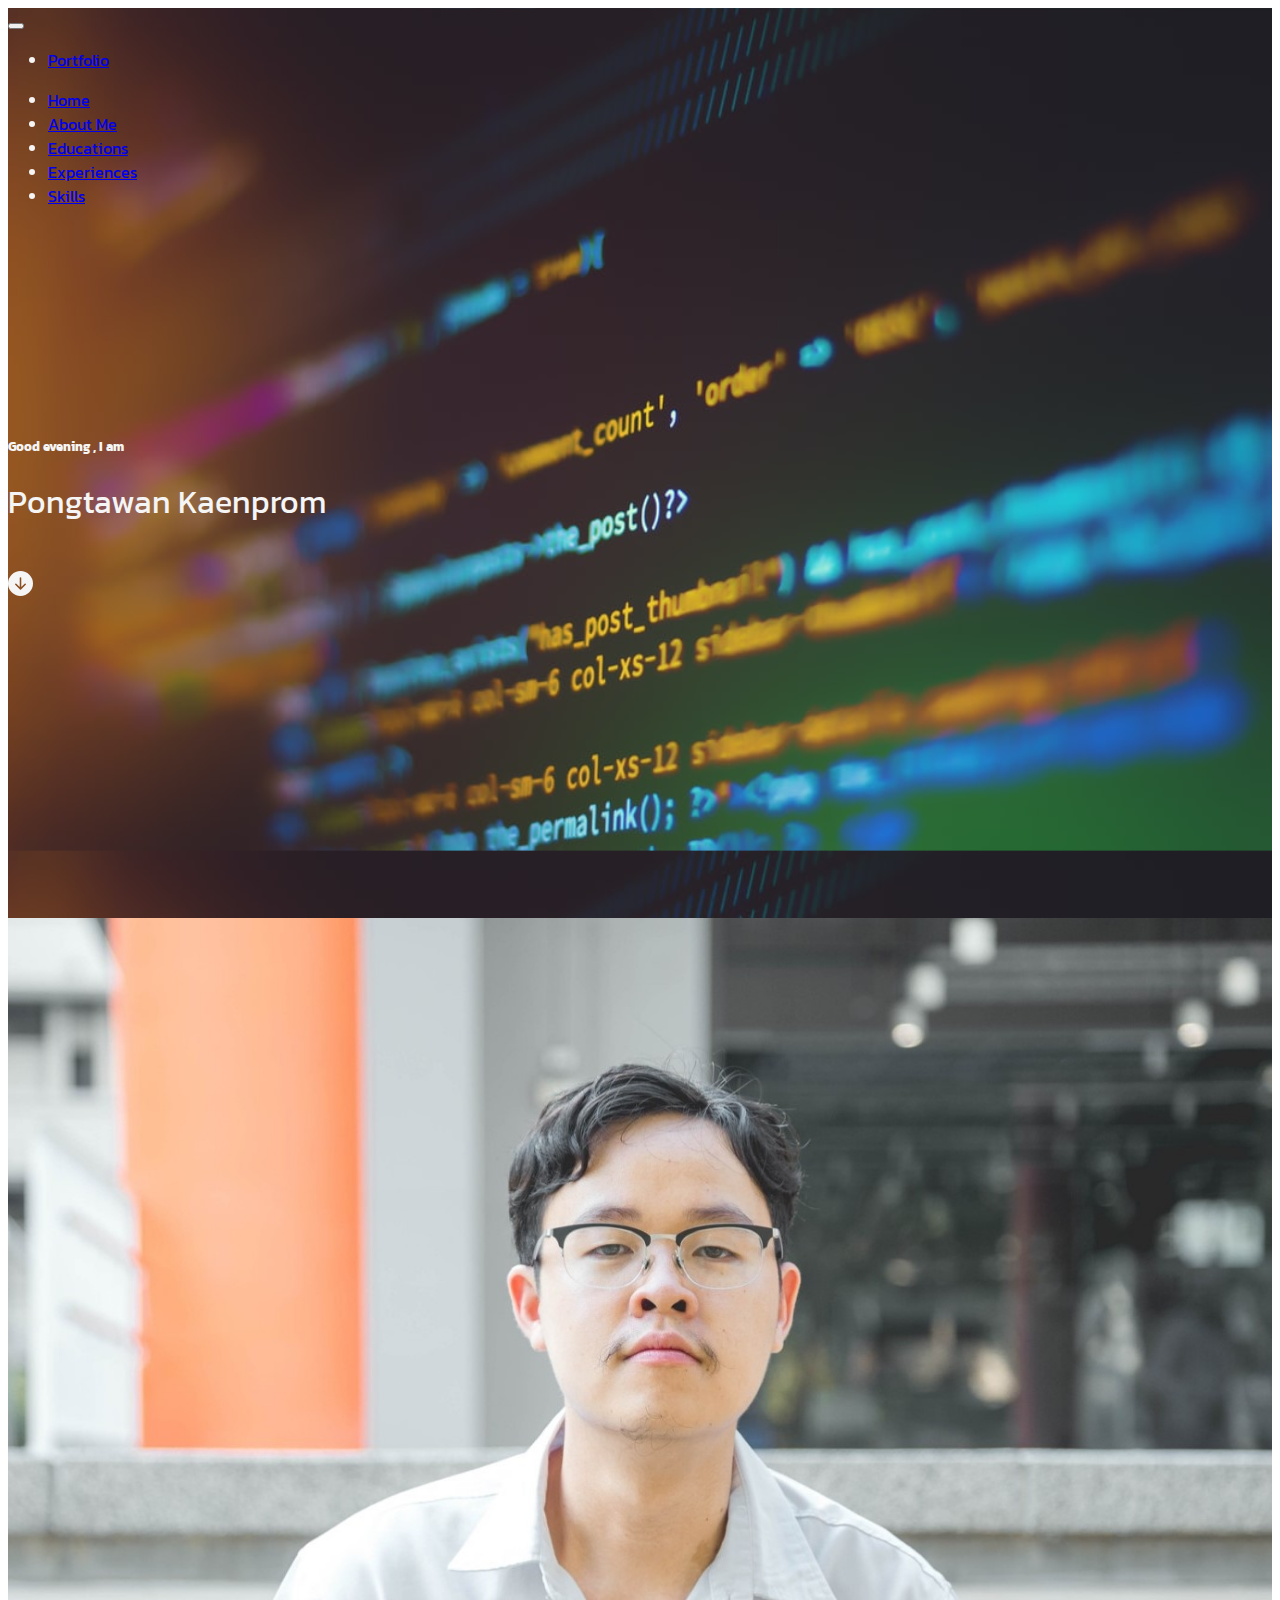
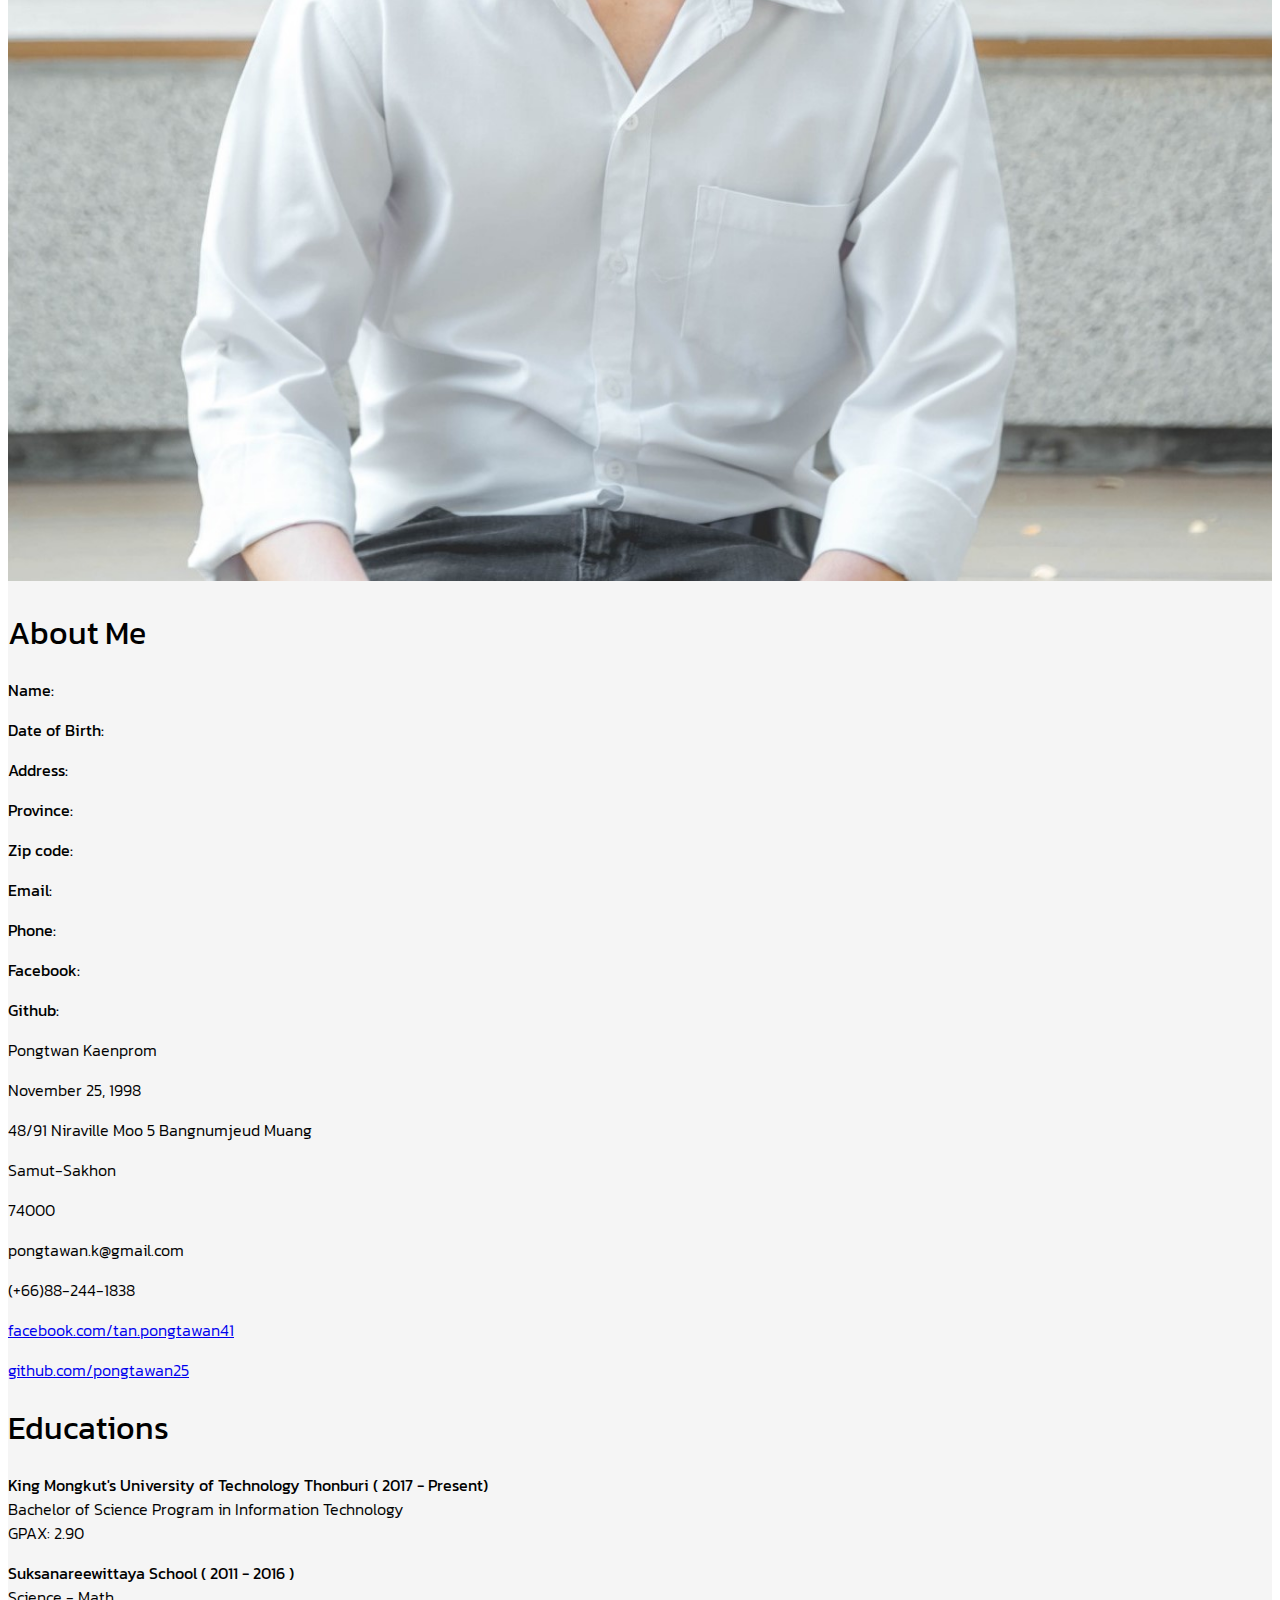
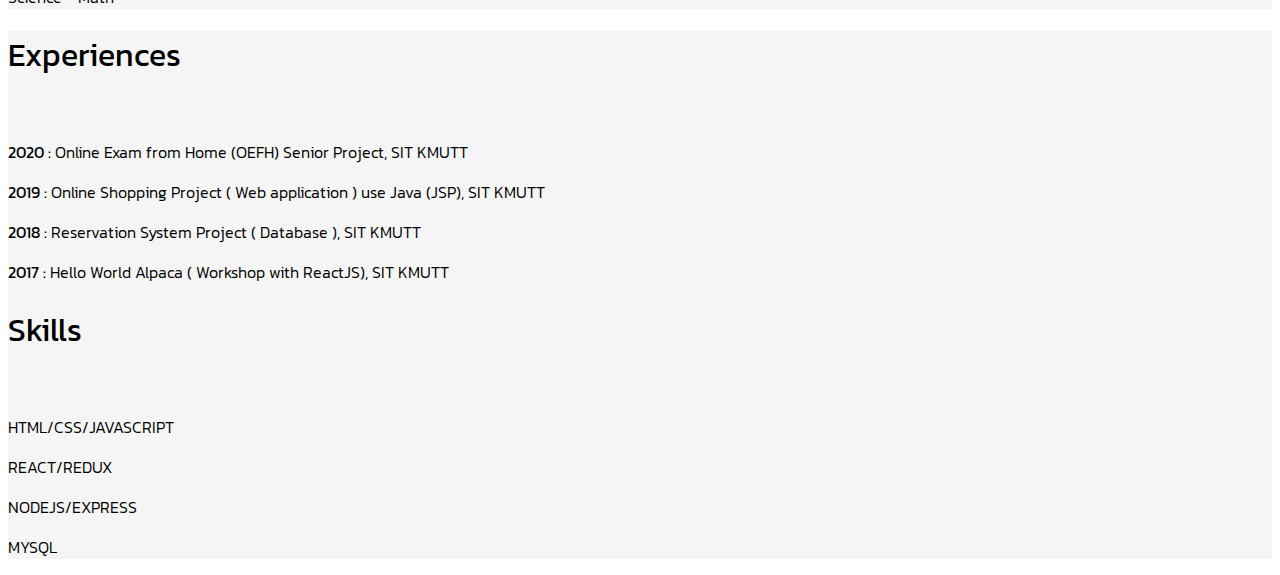
==== index.html @ c1f1f39b "init" ====
<!DOCTYPE html>
<html lang="en">
  <head>
    <meta charset="UTF-8" />
    <meta name="viewport" content="width=device-width, initial-scale=1.0" />
    <title>Portfolio - Pongtawan Kaenprom</title>
    <link
      href="https://cdn.jsdelivr.net/npm/bootstrap@5.0.0-beta1/dist/css/bootstrap.min.css"
      rel="stylesheet"
      integrity="sha384-giJF6kkoqNQ00vy+HMDP7azOuL0xtbfIcaT9wjKHr8RbDVddVHyTfAAsrekwKmP1"
      crossorigin="anonymous"
    />
    <link rel="preconnect" href="https://fonts.gstatic.com" />
    <link
      href="https://fonts.googleapis.com/css2?family=Kanit:wght@300;400&display=swap"
      rel="stylesheet"
    />
    <link
      rel="stylesheet"
      href="https://cdnjs.cloudflare.com/ajax/libs/animate.css/4.1.1/animate.min.css"
    />
    <link rel="stylesheet" href="./style.css" />
  </head>
  <body>
    <!-- Header -->
    <section class="header" id="head">
      <nav class="navbar navbar-expand-lg navbar-dark" id="navvvv">
        <div class="container-fluid">
          <button
            class="navbar-toggler"
            type="button"
            data-bs-toggle="collapse"
            data-bs-target="#navbarSupportedContent"
            aria-controls="navbarSupportedContent"
            aria-expanded="false"
            aria-label="Toggle navigation"
          >
            <span class="navbar-toggler-icon"></span>
          </button>
          <div class="collapse navbar-collapse" id="navbarSupportedContent">
            <ul class="navbar-nav me-auto mb-2 mb-lg-0">
              <li class="nav-item">
                <a class="nav-link active" aria-current="page" href="#head">
                  Portfolio
                </a>
              </li>
            </ul>
            <ul class="navbar-nav mb-2 mb-lg-0">
              <li class="nav-item">
                <a class="nav-link" aria-current="page" href="#head"> Home </a>
              </li>
              <li class="nav-item">
                <a class="nav-link" aria-current="page" href="#aboutme">
                  About Me
                </a>
              </li>
              <li class="nav-item">
                <a class="nav-link" aria-current="page" href="#educations"
                  >Educations</a
                >
              </li>
              <li class="nav-item">
                <a class="nav-link" aria-current="page" href="#experiences"
                  >Experiences</a
                >
              </li>
              <li class="nav-item">
                <a class="nav-link" aria-current="page" href="#skills"
                  >Skills</a
                >
              </li>
            </ul>
          </div>
        </div>
      </nav>

      <div class="header2">
        <div class="container animate__animated animate__fadeInDown">
          <div class="row text-center">
            <div class="col-3"></div>
            <div class="col-6">
              <h5 class="subtitle"><span id="ShakeHand"></span> , I am</h5>
              <h1 class="title">Pongtawan Kaenprom</h1>
              <br />
              <a href="/#aboutme" style="color: whitesmoke">
                <svg
                  xmlns="http://www.w3.org/2000/svg"
                  width="25"
                  height="25"
                  fill="currentColor"
                  class="bi bi-arrow-down-circle-fill"
                  viewBox="0 0 16 16"
                >
                  <path
                    d="M16 8A8 8 0 1 1 0 8a8 8 0 0 1 16 0zM8.5 4.5a.5.5 0 0 0-1 0v5.793L5.354 8.146a.5.5 0 1 0-.708.708l3 3a.5.5 0 0 0 .708 0l3-3a.5.5 0 0 0-.708-.708L8.5 10.293V4.5z"
                  />
                </svg>
              </a>
            </div>
            <div class="col-3"></div>
          </div>
        </div>
      </div>
    </section>

    <!-- About Me -->
    <section class="aboutme" id="aboutme">
      <div class="container py-5">
        <div class="row">
          <div class="col-lg-6 col-sm-12 text-end">
            <img src="./images/picpro.jpg" alt="coding" class="aboutmeImg" />
          </div>
          <div class="col-lg-6 col-sm-12">
            <div class="container mx-5 mt-6">
              <h1>About Me</h1>
              <div class="row pt-3">
                <div class="col-3">
                  <p><strong>Name: </strong></p>
                  <p><strong>Date of Birth: </strong></p>
                  <p><strong>Address: </strong></p>
                  <p><strong>Province: </strong></p>
                  <p><strong>Zip code: </strong></p>
                  <p><strong>Email: </strong></p>
                  <p><strong>Phone: </strong></p>
                  <p><strong>Facebook: </strong></p>
                  <p><strong>Github: </strong></p>
                </div>
                <div class="col-9">
                  <p>Pongtwan Kaenprom</p>
                  <p>November 25, 1998</p>
                  <p>48/91 Niraville Moo 5 Bangnumjeud Muang</p>
                  <p>Samut-Sakhon</p>
                  <p>74000</p>
                  <p>pongtawan.k@gmail.com</p>
                  <p>(+66)88-244-1838</p>
                  <p>
                    <a href="https://www.facebook.com/tan.pongtawan41"
                      >facebook.com/tan.pongtawan41</a
                    >
                  </p>
                  <p>
                    <a href="https://github.com/pongtawan25"
                      >github.com/pongtawan25</a
                    >
                  </p>
                </div>
              </div>

              <div class="row" id="educations">
                <h1>Educations</h1>
                <div class="col-12 mt-3">
                  <p>
                    <strong>
                      King Mongkut's University of Technology Thonburi ( 2017 -
                      Present)
                    </strong>
                    <br />
                    Bachelor of Science Program in Information Technology <br />
                    GPAX: 2.90
                  </p>
                  <p>
                    <strong> Suksanareewittaya School ( 2011 - 2016 ) </strong>
                    <br />
                    Science - Math
                  </p>
                </div>
              </div>
            </div>
          </div>
        </div>
      </div>
    </section>

    <!-- Experience -->
    <section class="experience">
      <div class="container pb-5">
        <div class="row">
          <div class="col-8">
            <div class="card" id="experiences" style="width: 100%">
              <div class="card-body">
                <h1 class="card-title">Experiences</h1>
                <br />
                <p>
                  <strong>2020 :</strong> Online Exam from Home (OEFH) Senior
                  Project, SIT KMUTT
                </p>
                <p>
                  <strong>2019 : </strong>
                  Online Shopping Project ( Web application ) use Java (JSP),
                  SIT KMUTT
                </p>
                <p>
                  <strong>2018 : </strong>
                  Reservation System Project ( Database ), SIT KMUTT
                </p>
                <p>
                  <strong>2017 : </strong>
                  Hello World Alpaca ( Workshop with ReactJS), SIT KMUTT
                </p>
              </div>
            </div>
          </div>
          <div class="col-4">
            <div class="card" id="skills" style="width: 100%">
              <div class="card-body">
                <h1 class="card-title">Skills</h1>
                <br />
                <p>HTML/CSS/JAVASCRIPT</p>
                <p>REACT/REDUX</p>
                <p>NODEJS/EXPRESS</p>
                <p>MYSQL</p>
              </div>
            </div>
          </div>
        </div>
      </div>
    </section>

    <!-- JavaScript -->
    <script>
      //Shake Hand
      let today = new Date();
      let time = today.getHours();
      let Shake = "";
      if (time > 0 && time <= 12) {
        Shake = "Good morning";
      } else if (time > 12 && time <= 16) {
        Shake = "Good afternoon";
      } else if (time > 16 && time <= 20) {
        Shake = "Good evening";
      } else if (time > 20 && time < 24) {
        Shake = "Good night";
      } else {
        Shake = "Hello";
      }
      document.getElementById("ShakeHand").innerHTML = Shake;
    </script>
    <script>
      window.onscroll = function () {
        scrollFunction();
      };

      function scrollFunction() {
        if (
          document.body.scrollTop > 80 ||
          document.documentElement.scrollTop > 80
        ) {
          document.getElementById("navvvv").style.backgroundColor =
            "rgb(50,50,50)";
          document.getElementById("navvvv").style.position = "fixed";
          document.getElementById("navvvv").style.width = "100%";
          document.getElementById("navvvv").style.opacity = "50%";
        } else {
          document.getElementById("navvvv").style.backgroundColor = "";
          document.getElementById("navvvv").style.position = "";
          document.getElementById("navvvv").style.width = "";
          document.getElementById("navvvv").style.opacity = "";
        }
      }
    </script>
    <script></script>
    <script
      src="https://cdn.jsdelivr.net/npm/bootstrap@5.0.0-beta1/dist/js/bootstrap.bundle.min.js"
      integrity="sha384-ygbV9kiqUc6oa4msXn9868pTtWMgiQaeYH7/t7LECLbyPA2x65Kgf80OJFdroafW"
      crossorigin="anonymous"
    ></script>
    <script
      src="https://cdn.jsdelivr.net/npm/@popperjs/core@2.5.4/dist/umd/popper.min.js"
      integrity="sha384-q2kxQ16AaE6UbzuKqyBE9/u/KzioAlnx2maXQHiDX9d4/zp8Ok3f+M7DPm+Ib6IU"
      crossorigin="anonymous"
    ></script>
    <script
      src="https://cdn.jsdelivr.net/npm/bootstrap@5.0.0-beta1/dist/js/bootstrap.min.js"
      integrity="sha384-pQQkAEnwaBkjpqZ8RU1fF1AKtTcHJwFl3pblpTlHXybJjHpMYo79HY3hIi4NKxyj"
      crossorigin="anonymous"
    ></script>
  </body>
</html>
---- style.css ----
html {
  scroll-behavior: smooth;
}

body {
  font-family: "Kanit", sans-serif;
}

h1 {
  font-weight: 400;
}

p {
  font-weight: 300;
}

.header {
  background-image: url(images/coding.jpg);
  background-position: top;
  background-size: 100%;
  color: whitesmoke;
  /* background-color: whitesmoke; */
}

.header2 {
  padding-top: 15%;
  padding-bottom: 25%;
}

.aboutme {
  background-color: whitesmoke;
}

.aboutmeImg {
  max-width: 100%;
}

.experience {
  background-color: whitesmoke;
}
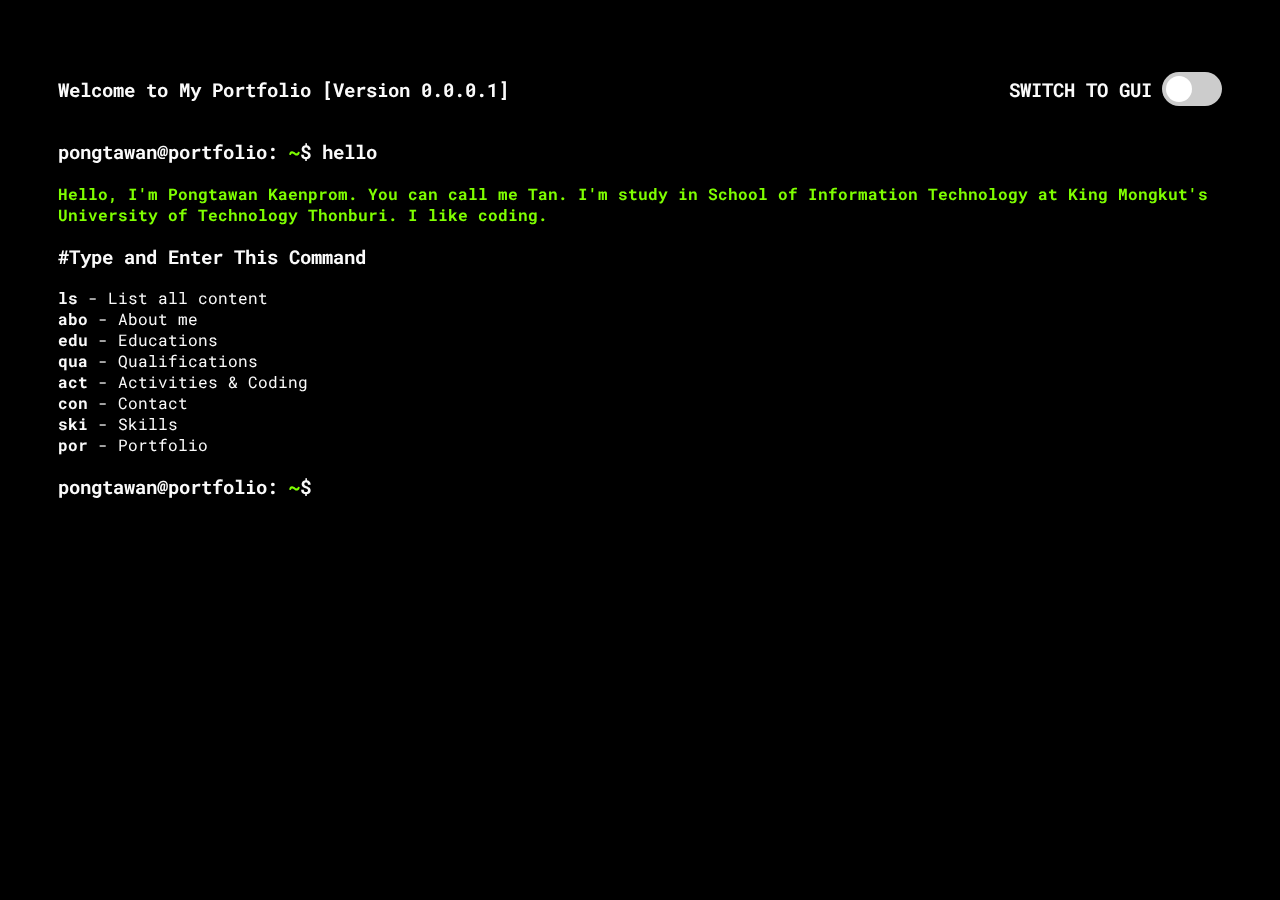
==== commit 0ddeb2e6: "Update" ====
--- a/index.html
+++ b/index.html
@@ -2,277 +2,262 @@
 <html lang="en">
   <head>
     <meta charset="UTF-8" />
+    <meta http-equiv="X-UA-Compatible" content="IE=edge" />
     <meta name="viewport" content="width=device-width, initial-scale=1.0" />
-    <title>Portfolio - Pongtawan Kaenprom</title>
-    <link
-      href="https://cdn.jsdelivr.net/npm/bootstrap@5.0.0-beta1/dist/css/bootstrap.min.css"
-      rel="stylesheet"
-      integrity="sha384-giJF6kkoqNQ00vy+HMDP7azOuL0xtbfIcaT9wjKHr8RbDVddVHyTfAAsrekwKmP1"
-      crossorigin="anonymous"
-    />
+    <title>Pongtawan Kaenprom</title>
+    <link rel="stylesheet" href="./css/cmd.css" />
     <link rel="preconnect" href="https://fonts.gstatic.com" />
     <link
-      href="https://fonts.googleapis.com/css2?family=Kanit:wght@300;400&display=swap"
+      href="https://fonts.googleapis.com/css2?family=Roboto+Mono:wght@300;700&display=swap"
       rel="stylesheet"
     />
-    <link
-      rel="stylesheet"
-      href="https://cdnjs.cloudflare.com/ajax/libs/animate.css/4.1.1/animate.min.css"
-    />
-    <link rel="stylesheet" href="./style.css" />
+    <script src="./js/script.js"></script>
   </head>
-  <body>
-    <!-- Header -->
-    <section class="header" id="head">
-      <nav class="navbar navbar-expand-lg navbar-dark" id="navvvv">
-        <div class="container-fluid">
-          <button
-            class="navbar-toggler"
-            type="button"
-            data-bs-toggle="collapse"
-            data-bs-target="#navbarSupportedContent"
-            aria-controls="navbarSupportedContent"
-            aria-expanded="false"
-            aria-label="Toggle navigation"
-          >
-            <span class="navbar-toggler-icon"></span>
-          </button>
-          <div class="collapse navbar-collapse" id="navbarSupportedContent">
-            <ul class="navbar-nav me-auto mb-2 mb-lg-0">
-              <li class="nav-item">
-                <a class="nav-link active" aria-current="page" href="#head">
-                  Portfolio
-                </a>
-              </li>
-            </ul>
-            <ul class="navbar-nav mb-2 mb-lg-0">
-              <li class="nav-item">
-                <a class="nav-link" aria-current="page" href="#head"> Home </a>
-              </li>
-              <li class="nav-item">
-                <a class="nav-link" aria-current="page" href="#aboutme">
-                  About Me
-                </a>
-              </li>
-              <li class="nav-item">
-                <a class="nav-link" aria-current="page" href="#educations"
-                  >Educations</a
-                >
-              </li>
-              <li class="nav-item">
-                <a class="nav-link" aria-current="page" href="#experiences"
-                  >Experiences</a
-                >
-              </li>
-              <li class="nav-item">
-                <a class="nav-link" aria-current="page" href="#skills"
-                  >Skills</a
-                >
-              </li>
-            </ul>
-          </div>
-        </div>
-      </nav>
-
-      <div class="header2">
-        <div class="container animate__animated animate__fadeInDown">
-          <div class="row text-center">
-            <div class="col-3"></div>
-            <div class="col-6">
-              <h5 class="subtitle"><span id="ShakeHand"></span> , I am</h5>
-              <h1 class="title">Pongtawan Kaenprom</h1>
-              <br />
-              <a href="/#aboutme" style="color: whitesmoke">
-                <svg
-                  xmlns="http://www.w3.org/2000/svg"
-                  width="25"
-                  height="25"
-                  fill="currentColor"
-                  class="bi bi-arrow-down-circle-fill"
-                  viewBox="0 0 16 16"
-                >
-                  <path
-                    d="M16 8A8 8 0 1 1 0 8a8 8 0 0 1 16 0zM8.5 4.5a.5.5 0 0 0-1 0v5.793L5.354 8.146a.5.5 0 1 0-.708.708l3 3a.5.5 0 0 0 .708 0l3-3a.5.5 0 0 0-.708-.708L8.5 10.293V4.5z"
-                  />
-                </svg>
-              </a>
-            </div>
-            <div class="col-3"></div>
-          </div>
-        </div>
+  <body>  
+    <video autoplay muted loop>
+      <source src="./img/video2.mp4" type="video/mp4">
+    </video>
+    <section class="header">
+      <div
+        style="
+          display: flex;
+          justify-content: space-between;
+          align-items: center;
+        "
+      >
+        <h3 style="flex-grow: 10">Welcome to My Portfolio [Version 0.0.0.1]</h3>
+        <h3 style="padding-right: 10px">SWITCH TO GUI</h3>
+        <label class="switch" onclick="switchTo()">
+          <input type="checkbox" />
+          <span class="slider round"></span>
+        </label>
       </div>
     </section>
 
-    <!-- About Me -->
-    <section class="aboutme" id="aboutme">
-      <div class="container py-5">
-        <div class="row">
-          <div class="col-lg-6 col-sm-12 text-end">
-            <img src="./images/picpro.jpg" alt="coding" class="aboutmeImg" />
-          </div>
-          <div class="col-lg-6 col-sm-12">
-            <div class="container mx-5 mt-6">
-              <h1>About Me</h1>
-              <div class="row pt-3">
-                <div class="col-3">
-                  <p><strong>Name: </strong></p>
-                  <p><strong>Date of Birth: </strong></p>
-                  <p><strong>Address: </strong></p>
-                  <p><strong>Province: </strong></p>
-                  <p><strong>Zip code: </strong></p>
-                  <p><strong>Email: </strong></p>
-                  <p><strong>Phone: </strong></p>
-                  <p><strong>Facebook: </strong></p>
-                  <p><strong>Github: </strong></p>
-                </div>
-                <div class="col-9">
-                  <p>Pongtwan Kaenprom</p>
-                  <p>November 25, 1998</p>
-                  <p>48/91 Niraville Moo 5 Bangnumjeud Muang</p>
-                  <p>Samut-Sakhon</p>
-                  <p>74000</p>
-                  <p>pongtawan.k@gmail.com</p>
-                  <p>(+66)88-244-1838</p>
-                  <p>
-                    <a href="https://www.facebook.com/tan.pongtawan41"
-                      >facebook.com/tan.pongtawan41</a
-                    >
-                  </p>
-                  <p>
-                    <a href="https://github.com/pongtawan25"
-                      >github.com/pongtawan25</a
-                    >
-                  </p>
-                </div>
-              </div>
-
-              <div class="row" id="educations">
-                <h1>Educations</h1>
-                <div class="col-12 mt-3">
-                  <p>
-                    <strong>
-                      King Mongkut's University of Technology Thonburi ( 2017 -
-                      Present)
-                    </strong>
-                    <br />
-                    Bachelor of Science Program in Information Technology <br />
-                    GPAX: 2.90
-                  </p>
-                  <p>
-                    <strong> Suksanareewittaya School ( 2011 - 2016 ) </strong>
-                    <br />
-                    Science - Math
-                  </p>
-                </div>
-              </div>
-            </div>
-          </div>
-        </div>
-      </div>
-    </section>
-
-    <!-- Experience -->
-    <section class="experience">
-      <div class="container pb-5">
-        <div class="row">
-          <div class="col-8">
-            <div class="card" id="experiences" style="width: 100%">
-              <div class="card-body">
-                <h1 class="card-title">Experiences</h1>
-                <br />
-                <p>
-                  <strong>2020 :</strong> Online Exam from Home (OEFH) Senior
-                  Project, SIT KMUTT
-                </p>
-                <p>
-                  <strong>2019 : </strong>
-                  Online Shopping Project ( Web application ) use Java (JSP),
-                  SIT KMUTT
-                </p>
-                <p>
-                  <strong>2018 : </strong>
-                  Reservation System Project ( Database ), SIT KMUTT
-                </p>
-                <p>
-                  <strong>2017 : </strong>
-                  Hello World Alpaca ( Workshop with ReactJS), SIT KMUTT
-                </p>
-              </div>
-            </div>
-          </div>
-          <div class="col-4">
-            <div class="card" id="skills" style="width: 100%">
-              <div class="card-body">
-                <h1 class="card-title">Skills</h1>
-                <br />
-                <p>HTML/CSS/JAVASCRIPT</p>
-                <p>REACT/REDUX</p>
-                <p>NODEJS/EXPRESS</p>
-                <p>MYSQL</p>
-              </div>
-            </div>
-          </div>
-        </div>
-      </div>
-    </section>
-
-    <!-- JavaScript -->
+    <section>
+      <h3>
+        pongtawan@portfolio: <span style="color: chartreuse">~</span>$ hello
+      </h3>
+      <p style="color: chartreuse; font-weight: bold">
+        Hello, I'm Pongtawan Kaenprom. You can call me Tan. I'm study in School
+        of Information Technology at King Mongkut's University of Technology
+        Thonburi. I like coding.
+      </p>
+      <h3>#Type and Enter This Command</h3>
+      <p>
+        <strong>ls</strong> - List all content
+        <br />
+        <strong>abo</strong> - About me
+        <br />
+        <strong>edu</strong> - Educations
+        <br />
+        <strong>qua</strong> - Qualifications
+        <br />
+        <strong>act</strong> - Activities & Coding
+        <br />
+        <strong>con</strong> - Contact
+        <br />
+        <strong>ski</strong> - Skills
+        <br />
+        <strong>por</strong> - Portfolio
+        <br />
+      </p>
+      <h3>
+        pongtawan@portfolio: <span style="color: chartreuse">~</span>$
+        <input type="text" class="inputcmd" id="myInput" autofocus autocomplete="off" />
+      </h3>
+    </section>
+
+    <section id="ls" style="display: none">
+      <p style="color: chartreuse">
+        <span><strong>aboutme</strong></span>
+        <span><strong>educations</strong></span>
+        <span><strong>qualifications</strong></span>
+        <span><strong>activitiesncoding</strong></span>
+        <span><strong>contact</strong></span>
+        <span><strong>skills</strong></span>
+      </p>
+    </section>
+
+    <section id="aboutme" style="display: none">
+      <strong style="color: chartreuse">About me</strong>
+      <p>
+        <strong>Name:</strong
+        >&nbsp;&nbsp;&nbsp;&nbsp;&nbsp;&nbsp;&nbsp;&nbsp;&nbsp;&nbsp;&nbsp;&nbsp;Pongtawan
+        Kaenprom
+        <br />
+        <strong>Nickname:</strong
+        >&nbsp;&nbsp;&nbsp;&nbsp;&nbsp;&nbsp;&nbsp;&nbsp;Tan<br />
+
+        <strong>Date of Birth:</strong>&nbsp;&nbsp;&nbsp;November 25, 1998<br />
+        <strong>Age:</strong
+        >&nbsp;&nbsp;&nbsp;&nbsp;&nbsp;&nbsp;&nbsp;&nbsp;&nbsp;&nbsp;&nbsp;&nbsp;&nbsp;22<br />
+        <strong>Nationality:</strong>&nbsp;&nbsp;&nbsp;&nbsp;&nbsp;Thai<br />
+      </p>
+    </section>
+
+    <section id="educations" style="display: none">
+      <strong style="color: chartreuse">Educations</strong>
+      <p>
+        <strong
+          >King Mongkut's University of Technology Thonburi (2017 -
+          Present)</strong
+        ><br />
+        Bachelor of Science Program in Information Technology <br />
+        Gpax: 2.90
+      </p>
+      <p>
+        <strong>Suksanareewittaya Schoocl (2011 - 2016)</strong><br />
+        Science - Math Progran<br />
+      </p>
+    </section>
+
+    <section id="qualifications" style="display: none">
+      <strong style="color: chartreuse">Qualifications</strong>
+      <ol>
+        <li>Like to learn new things and develop yourself all the time.</li>
+        <li>Work well with others and cooperates.</li>
+        <li>Accepts responsibility.</li>
+        <li>Diligent and patient.</li>
+      </ol>
+    </section>
+
+    <section id="activities" style="display: none">
+      <strong style="color: chartreuse">Activities & Coding</strong>
+      <p><strong>2021</strong></p>
+      <ul>
+        <li>
+          Develop Url-Shortener API requirement worldwide by Nodejs, MongoDB
+          ,Azure VM and Automate Deploy App by Github Actions, SIT KMUTT
+        </li>
+      </ul>
+      <p><strong>2020</strong></p>
+      <ul>
+        <li>
+          Develop online exam system with React, Nodejs, MySQL and Azure VM
+          (Senior Project), SIT KMUTT
+        </li>
+      </ul>
+      <p><strong>2019</strong></p>
+      <ul>
+        <li>Staff in WIP Camp #11, SIT KMUTT</li>
+        <li>Developed Online Shopping (Web application JSP), SIT KMUTT</li>
+      </ul>
+      <p><strong>2018</strong></p>
+      <ul>
+        <li>Staff in WIP Camp #10, SIT KMUTT</li>
+        <li>Staff & Registrar of basketball in IT3K, KMUTT</li>
+        <li>Designed Reservation system (Database), SIT KMUTT</li>
+      </ul>
+      <p><strong>2017</strong></p>
+      <ul>
+        <li>
+          Develop Eat Cook Web application, Hello World Alpaca (Workshop with
+          react), SIT KMUTT
+        </li>
+      </ul>
+    </section>
+
+    <section id="contact" style="display: none">
+      <strong style="color: chartreuse">Contact</strong>
+      <p>
+        <strong>Address:</strong
+        >&nbsp;&nbsp;&nbsp;&nbsp;&nbsp;&nbsp;&nbsp;&nbsp;&nbsp;48/91Niraville
+        Moo 5 Bangnumjeud Muang Samut-Sakhon 74000<br />
+        <strong>Email:</strong
+        >&nbsp;&nbsp;&nbsp;&nbsp;&nbsp;&nbsp;&nbsp;&nbsp;&nbsp;&nbsp;&nbsp;pongtawan.k@gmail.com<br />
+        <strong>Github:</strong
+        >&nbsp;&nbsp;&nbsp;&nbsp;&nbsp;&nbsp;&nbsp;&nbsp;&nbsp;&nbsp;github.com/pongtawan25<br />
+        <strong>Facebook:</strong
+        >&nbsp;&nbsp;&nbsp;&nbsp;&nbsp;&nbsp;&nbsp;&nbsp;facebook.com/tan.pongtawan41<br />
+        <strong>Phone:</strong
+        >&nbsp;&nbsp;&nbsp;&nbsp;&nbsp;&nbsp;&nbsp;&nbsp;&nbsp;&nbsp;&nbsp;0882441838
+      </p>
+    </section>
+
+    <section id="skills" style="display: none;">
+      <strong style="color: chartreuse">Skills</strong><br />
+      <p>
+        <ul>
+          <li>HTML / CSS / JavaScript</li>
+          <li>React  / Redux</li>
+          <li>Nodejs / Express</li>
+          <li>MySQL / MongoDB</li>
+          <li>Azure VM / Ubuntu</li>
+          <li>Github / Github Actions</li>
+        </ul>
+      </p>
+    </section>
     <script>
-      //Shake Hand
-      let today = new Date();
-      let time = today.getHours();
-      let Shake = "";
-      if (time > 0 && time <= 12) {
-        Shake = "Good morning";
-      } else if (time > 12 && time <= 16) {
-        Shake = "Good afternoon";
-      } else if (time > 16 && time <= 20) {
-        Shake = "Good evening";
-      } else if (time > 20 && time < 24) {
-        Shake = "Good night";
-      } else {
-        Shake = "Hello";
-      }
-      document.getElementById("ShakeHand").innerHTML = Shake;
+      var input = document.getElementById("myInput");
+      input.addEventListener("keyup", function (event) {
+        if (event.keyCode === 13) {
+          // event.preventDefault();
+          if (event.target.value === "ls") {
+            var elem = document.getElementById("ls");
+            elem.style.display = "block";
+          } else {
+            var elem = document.getElementById("ls");
+            elem.style.display = "none";
+          }
+
+          if (event.target.value === "abo") {
+            var elem = document.getElementById("aboutme");
+            elem.style.display = "block";
+          } else {
+            var elem = document.getElementById("aboutme");
+            elem.style.display = "none";
+          }
+
+          if (event.target.value === "edu") {
+            var elem = document.getElementById("educations");
+            elem.style.display = "block";
+          } else {
+            var elem = document.getElementById("educations");
+            elem.style.display = "none";
+          }
+
+          if (event.target.value === "qua") {
+            var elem = document.getElementById("qualifications");
+            elem.style.display = "block";
+          } else {
+            var elem = document.getElementById("qualifications");
+            elem.style.display = "none";
+          }
+
+          if (event.target.value === "act") {
+            var elem = document.getElementById("activities");
+            elem.style.display = "block";
+          } else {
+            var elem = document.getElementById("activities");
+            elem.style.display = "none";
+          }
+
+          if (event.target.value === "con") {
+            var elem = document.getElementById("contact");
+            elem.style.display = "block";
+          } else {
+            var elem = document.getElementById("contact");
+            elem.style.display = "none";
+          }
+
+          if (event.target.value === "ski") {
+            var elem = document.getElementById("skills");
+            elem.style.display = "block";
+          } else {
+            var elem = document.getElementById("skills");
+            elem.style.display = "none";
+          }
+
+          if (event.target.value === "por") {
+            var elem = document.getElementById("portfolio");
+            elem.style.display = "block";
+          } else {
+            var elem = document.getElementById("portfolio");
+            elem.style.display = "none";
+          }
+        }
+      });
     </script>
-    <script>
-      window.onscroll = function () {
-        scrollFunction();
-      };
-
-      function scrollFunction() {
-        if (
-          document.body.scrollTop > 80 ||
-          document.documentElement.scrollTop > 80
-        ) {
-          document.getElementById("navvvv").style.backgroundColor =
-            "rgb(50,50,50)";
-          document.getElementById("navvvv").style.position = "fixed";
-          document.getElementById("navvvv").style.width = "100%";
-          document.getElementById("navvvv").style.opacity = "50%";
-        } else {
-          document.getElementById("navvvv").style.backgroundColor = "";
-          document.getElementById("navvvv").style.position = "";
-          document.getElementById("navvvv").style.width = "";
-          document.getElementById("navvvv").style.opacity = "";
-        }
-      }
-    </script>
-    <script></script>
-    <script
-      src="https://cdn.jsdelivr.net/npm/bootstrap@5.0.0-beta1/dist/js/bootstrap.bundle.min.js"
-      integrity="sha384-ygbV9kiqUc6oa4msXn9868pTtWMgiQaeYH7/t7LECLbyPA2x65Kgf80OJFdroafW"
-      crossorigin="anonymous"
-    ></script>
-    <script
-      src="https://cdn.jsdelivr.net/npm/@popperjs/core@2.5.4/dist/umd/popper.min.js"
-      integrity="sha384-q2kxQ16AaE6UbzuKqyBE9/u/KzioAlnx2maXQHiDX9d4/zp8Ok3f+M7DPm+Ib6IU"
-      crossorigin="anonymous"
-    ></script>
-    <script
-      src="https://cdn.jsdelivr.net/npm/bootstrap@5.0.0-beta1/dist/js/bootstrap.min.js"
-      integrity="sha384-pQQkAEnwaBkjpqZ8RU1fF1AKtTcHJwFl3pblpTlHXybJjHpMYo79HY3hIi4NKxyj"
-      crossorigin="anonymous"
-    ></script>
   </body>
 </html>
--- a/css/cmd.css
+++ b/css/cmd.css
@@ -0,0 +1,90 @@
+body {
+  font-family: "Roboto Mono", monospace;
+  padding: 50px;
+  color: rgb(250, 250, 250);
+  background-color: black;
+}
+
+video {
+  object-fit: cover;
+  width: 100vw;
+  height: 100vh;
+  position: fixed;
+  top: 0;
+  left: 0;
+  z-index: -1;
+  opacity: 0.3;
+}
+
+.inputcmd {
+  font-family: "Roboto Mono", monospace;
+  font-weight: 700;
+  font-size: 18px;
+  color: white;
+  background-color: rgb(0,0,0,0);
+  border: none;
+  outline: none;
+}
+
+/* The switch - the box around the slider */
+.switch {
+  position: relative;
+  display: inline-block;
+  width: 60px;
+  height: 34px;
+}
+
+/* Hide default HTML checkbox */
+.switch input {
+  opacity: 0;
+  width: 0;
+  height: 0;
+}
+
+/* The slider */
+.slider {
+  position: absolute;
+  cursor: pointer;
+  top: 0;
+  left: 0;
+  right: 0;
+  bottom: 0;
+  background-color: #ccc;
+  -webkit-transition: 0.4s;
+  transition: 0.4s;
+}
+
+.slider:before {
+  position: absolute;
+  content: "";
+  height: 26px;
+  width: 26px;
+  left: 4px;
+  bottom: 4px;
+  background-color: white;
+  -webkit-transition: 0.4s;
+  transition: 0.4s;
+}
+
+input:checked + .slider {
+  background-color: chartreuse;
+}
+
+input:focus + .slider {
+  box-shadow: 0 0 1px chartreuse;
+}
+
+input:checked + .slider:before {
+  -webkit-transform: translateX(26px);
+  -ms-transform: translateX(26px);
+  transform: translateX(26px);
+}
+
+/* Rounded sliders */
+.slider.round {
+  border-radius: 34px;
+}
+
+.slider.round:before {
+  border-radius: 50%;
+}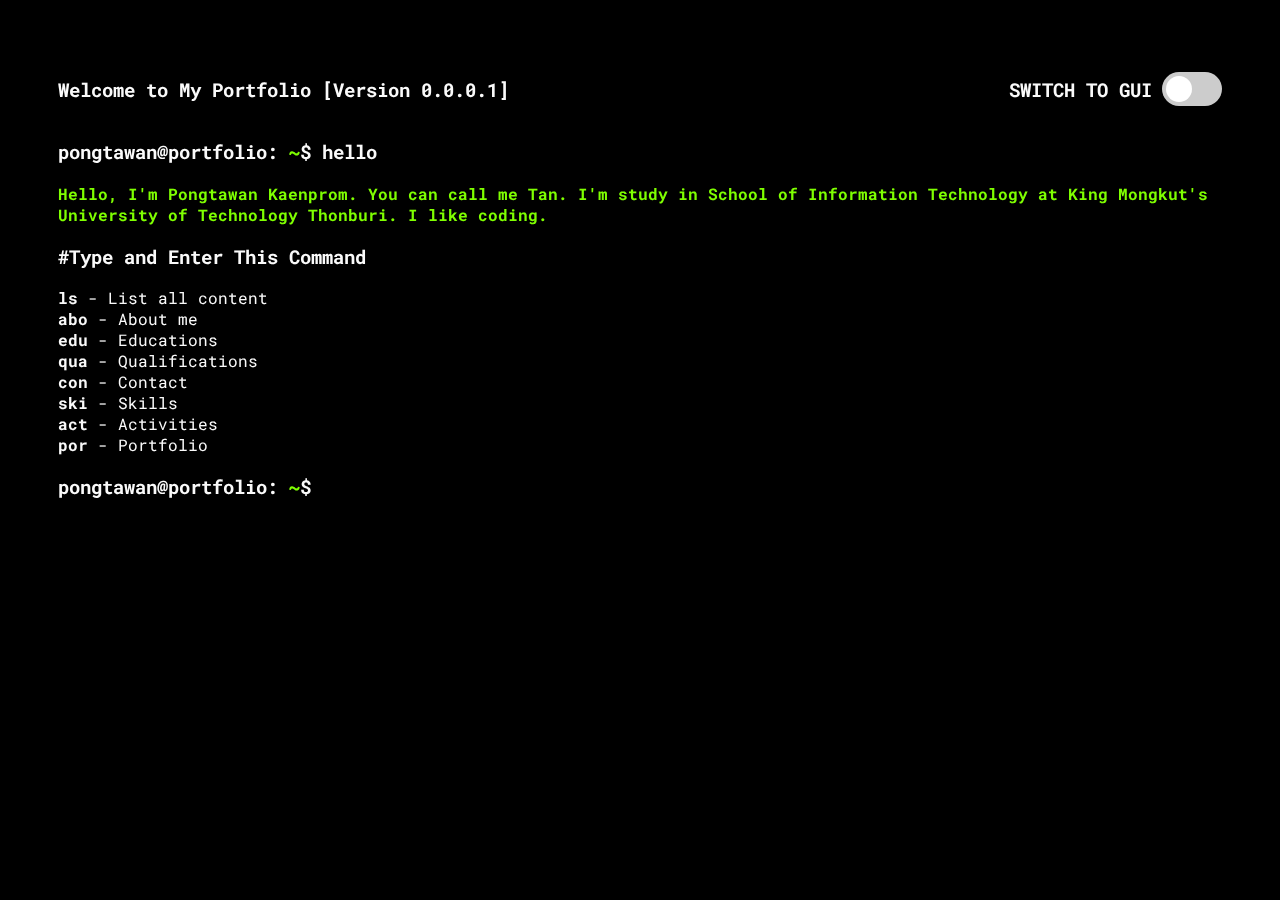
==== commit ba6aadb9: "Update" ====
--- a/index.html
+++ b/index.html
@@ -4,7 +4,7 @@
     <meta charset="UTF-8" />
     <meta http-equiv="X-UA-Compatible" content="IE=edge" />
     <meta name="viewport" content="width=device-width, initial-scale=1.0" />
-    <title>Pongtawan Kaenprom</title>
+    <title>Portfolio</title>
     <link rel="stylesheet" href="./css/cmd.css" />
     <link rel="preconnect" href="https://fonts.gstatic.com" />
     <link
@@ -12,10 +12,11 @@
       rel="stylesheet"
     />
     <script src="./js/script.js"></script>
+    <link rel="icon" href="./img/picpro.jpg" type="image/x-icon" />
   </head>
-  <body>  
+  <body>
     <video autoplay muted loop>
-      <source src="./img/video2.mp4" type="video/mp4">
+      <source src="./img/video2.mp4" type="video/mp4" />
     </video>
     <section class="header">
       <div
@@ -53,29 +54,36 @@
         <br />
         <strong>qua</strong> - Qualifications
         <br />
-        <strong>act</strong> - Activities & Coding
-        <br />
         <strong>con</strong> - Contact
         <br />
         <strong>ski</strong> - Skills
+        <br />
+        <strong>act</strong> - Activities
         <br />
         <strong>por</strong> - Portfolio
         <br />
       </p>
       <h3>
         pongtawan@portfolio: <span style="color: chartreuse">~</span>$
-        <input type="text" class="inputcmd" id="myInput" autofocus autocomplete="off" />
+        <input
+          type="text"
+          class="inputcmd"
+          id="myInput"
+          autofocus
+          autocomplete="off"
+        />
       </h3>
     </section>
 
     <section id="ls" style="display: none">
       <p style="color: chartreuse">
-        <span><strong>aboutme</strong></span>
-        <span><strong>educations</strong></span>
-        <span><strong>qualifications</strong></span>
-        <span><strong>activitiesncoding</strong></span>
-        <span><strong>contact</strong></span>
-        <span><strong>skills</strong></span>
+        <strong>aboutme</strong>
+        <strong>educations</strong>
+        <strong>qualifications</strong>
+        <strong>contact</strong>
+        <strong>skills</strong>
+        <strong>activities</strong>
+        <strong>portfolio</strong>
       </p>
     </section>
 
@@ -102,7 +110,8 @@
         <strong
           >King Mongkut's University of Technology Thonburi (2017 -
           Present)</strong
-        ><br />
+        >
+        <br />
         Bachelor of Science Program in Information Technology <br />
         Gpax: 2.90
       </p>
@@ -122,47 +131,11 @@
       </ol>
     </section>
 
-    <section id="activities" style="display: none">
-      <strong style="color: chartreuse">Activities & Coding</strong>
-      <p><strong>2021</strong></p>
-      <ul>
-        <li>
-          Develop Url-Shortener API requirement worldwide by Nodejs, MongoDB
-          ,Azure VM and Automate Deploy App by Github Actions, SIT KMUTT
-        </li>
-      </ul>
-      <p><strong>2020</strong></p>
-      <ul>
-        <li>
-          Develop online exam system with React, Nodejs, MySQL and Azure VM
-          (Senior Project), SIT KMUTT
-        </li>
-      </ul>
-      <p><strong>2019</strong></p>
-      <ul>
-        <li>Staff in WIP Camp #11, SIT KMUTT</li>
-        <li>Developed Online Shopping (Web application JSP), SIT KMUTT</li>
-      </ul>
-      <p><strong>2018</strong></p>
-      <ul>
-        <li>Staff in WIP Camp #10, SIT KMUTT</li>
-        <li>Staff & Registrar of basketball in IT3K, KMUTT</li>
-        <li>Designed Reservation system (Database), SIT KMUTT</li>
-      </ul>
-      <p><strong>2017</strong></p>
-      <ul>
-        <li>
-          Develop Eat Cook Web application, Hello World Alpaca (Workshop with
-          react), SIT KMUTT
-        </li>
-      </ul>
-    </section>
-
     <section id="contact" style="display: none">
       <strong style="color: chartreuse">Contact</strong>
       <p>
         <strong>Address:</strong
-        >&nbsp;&nbsp;&nbsp;&nbsp;&nbsp;&nbsp;&nbsp;&nbsp;&nbsp;48/91Niraville
+        >&nbsp;&nbsp;&nbsp;&nbsp;&nbsp;&nbsp;&nbsp;&nbsp;&nbsp;48/91 Niraville
         Moo 5 Bangnumjeud Muang Samut-Sakhon 74000<br />
         <strong>Email:</strong
         >&nbsp;&nbsp;&nbsp;&nbsp;&nbsp;&nbsp;&nbsp;&nbsp;&nbsp;&nbsp;&nbsp;pongtawan.k@gmail.com<br />
@@ -171,23 +144,115 @@
         <strong>Facebook:</strong
         >&nbsp;&nbsp;&nbsp;&nbsp;&nbsp;&nbsp;&nbsp;&nbsp;facebook.com/tan.pongtawan41<br />
         <strong>Phone:</strong
-        >&nbsp;&nbsp;&nbsp;&nbsp;&nbsp;&nbsp;&nbsp;&nbsp;&nbsp;&nbsp;&nbsp;0882441838
-      </p>
-    </section>
-
-    <section id="skills" style="display: none;">
+        >&nbsp;&nbsp;&nbsp;&nbsp;&nbsp;&nbsp;&nbsp;&nbsp;&nbsp;&nbsp;&nbsp;088-244-1838
+      </p>
+    </section>
+
+    <section id="skills" style="display: none">
       <strong style="color: chartreuse">Skills</strong><br />
-      <p>
-        <ul>
-          <li>HTML / CSS / JavaScript</li>
-          <li>React  / Redux</li>
-          <li>Nodejs / Express</li>
-          <li>MySQL / MongoDB</li>
-          <li>Azure VM / Ubuntu</li>
-          <li>Github / Github Actions</li>
-        </ul>
-      </p>
-    </section>
+      <ul>
+        <li>HTML / CSS / JavaScript</li>
+        <li>React / Redux</li>
+        <li>Nodejs / Express</li>
+        <li>MySQL / MongoDB</li>
+        <li>Azure VM / Ubuntu</li>
+        <li>Github / Github Actions</li>
+      </ul>
+    </section>
+
+    <section id="activities" style="display: none">
+      <strong style="color: chartreuse">Activities</strong>
+      <p><strong>2019</strong></p>
+      <ul>
+        <li>Walk Run Bike 2019 10Km</li>
+        <li>Staff in WIP Camp #11, SIT KMUTT</li>
+      </ul>
+      <p><strong>2018</strong></p>
+      <ul>
+        <li>Staff in WIP Camp #10, SIT KMUTT</li>
+        <li>Staff & Registrar of basketball in IT3K, KMUTT</li>
+      </ul>
+    </section>
+
+    <section id="portfolio" style="display: none">
+      <strong style="color: chartreuse">Portfolio</strong><br />
+      <p><strong>2021</strong></p>
+      <ul>
+        <li>
+          Develop Url-Shortener API requirement worldwide by Nodejs, MongoDB,
+          SIT KMUTT
+          <a
+            href="https://github.com/pongtawan25/url-shortener"
+            style="font-weight: 700; color: chartreuse"
+            >Click Here</a
+          >
+        </li>
+        <li>
+          Azure VM and Automate Deploy Count Word App by Github Actions, SIT
+          KMUTT
+          <a
+            href="https://github.com/pongtawan25/int493-sw-arch-spring-lab1"
+            style="font-weight: 700; color: chartreuse"
+            >Click Here</a
+          >
+        </li>
+      </ul>
+      <p><strong>2020</strong></p>
+      <ul>
+        <li>
+          Develop online exam system with React, Nodejs, MySQL and Azure VM
+          (Senior Project), SIT KMUTT
+          <a
+            href="https://seniorproject.sit.kmutt.ac.th/showproject/IT60-BU47"
+            style="font-weight: 700; color: chartreuse"
+            >Click Here</a
+          >
+        </li>
+        <li>
+          Develop Jwt Authentication with Nodejs, JWT and Sqlite3, SIT KMUTT
+          <a
+            href="https://github.com/pongtawan25/jwt-authen"
+            style="font-weight: 700; color: chartreuse"
+            >Click Here</a
+          >
+        </li>
+      </ul>
+      <p><strong>2019</strong></p>
+      <ul>
+        <li>
+          Develop Online Shopping (Web application JSP), SIT KMUTT
+          <a
+            href="https://github.com/pongtawan25/int303project"
+            style="font-weight: 700; color: chartreuse"
+            >Click Here</a
+          >
+        </li>
+      </ul>
+      <p><strong>2018</strong></p>
+      <ul>
+        <li>
+          Develop Web Icepop with HTLM / CSS, SIT KMUTT
+          <a
+            href="https://github.com/pongtawan25/int106project"
+            style="font-weight: 700; color: chartreuse"
+            >Click Here</a
+          >
+        </li>
+      </ul>
+      <p><strong>2017</strong></p>
+      <ul>
+        <li>
+          Develop Eat Cook Web application, Hello World Alpaca (Workshop with
+          react), SIT KMUTT
+          <a
+            href="https://github.com/pongtawan25/helloworld-alpaca"
+            style="font-weight: 700; color: chartreuse"
+            >Click Here</a
+          >
+        </li>
+      </ul>
+    </section>
+
     <script>
       var input = document.getElementById("myInput");
       input.addEventListener("keyup", function (event) {
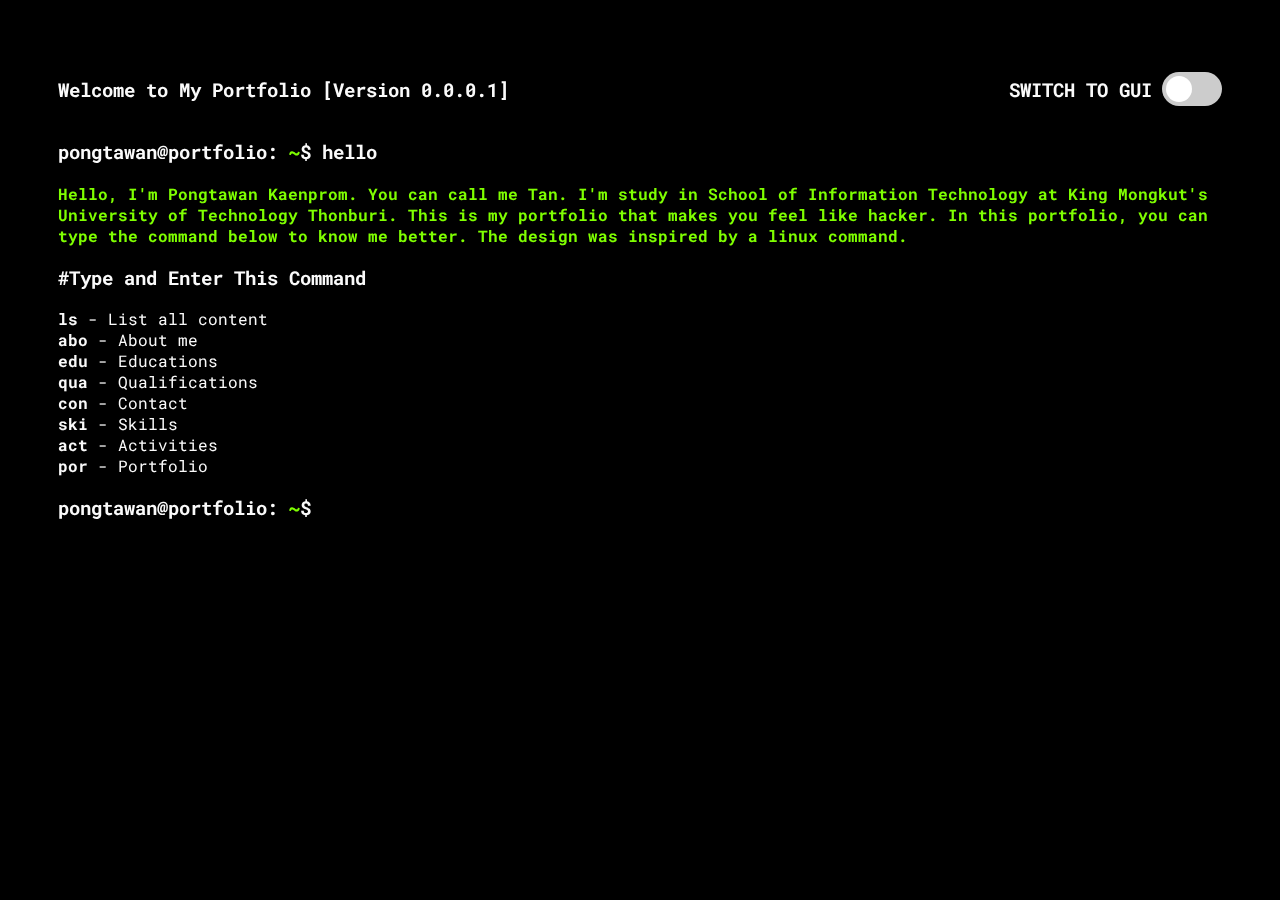
==== commit c724a979: "update" ====
--- a/index.html
+++ b/index.html
@@ -42,7 +42,9 @@
       <p style="color: chartreuse; font-weight: bold">
         Hello, I'm Pongtawan Kaenprom. You can call me Tan. I'm study in School
         of Information Technology at King Mongkut's University of Technology
-        Thonburi. I like coding.
+        Thonburi. This is my portfolio that makes you feel like hacker. In this
+        portfolio, you can type the command below to know me better. The design
+        was inspired by a linux command.
       </p>
       <h3>#Type and Enter This Command</h3>
       <p>
